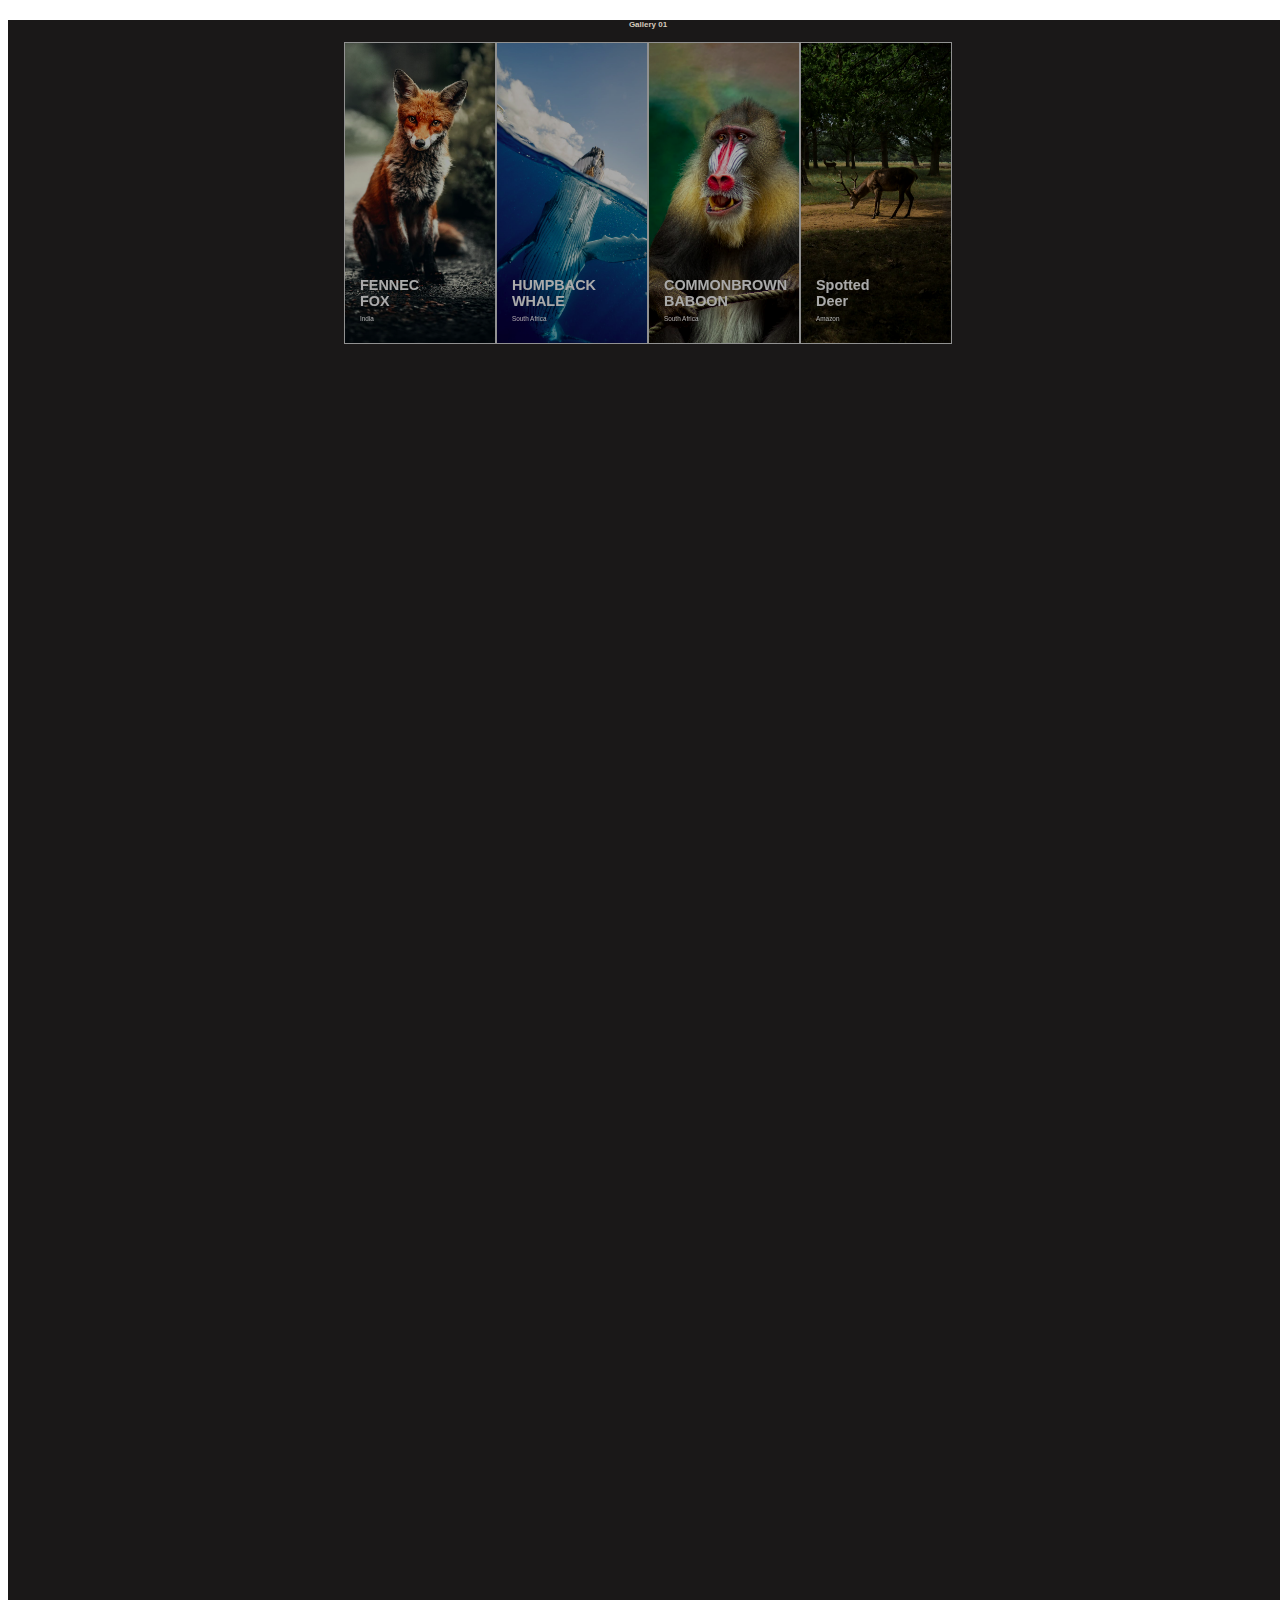
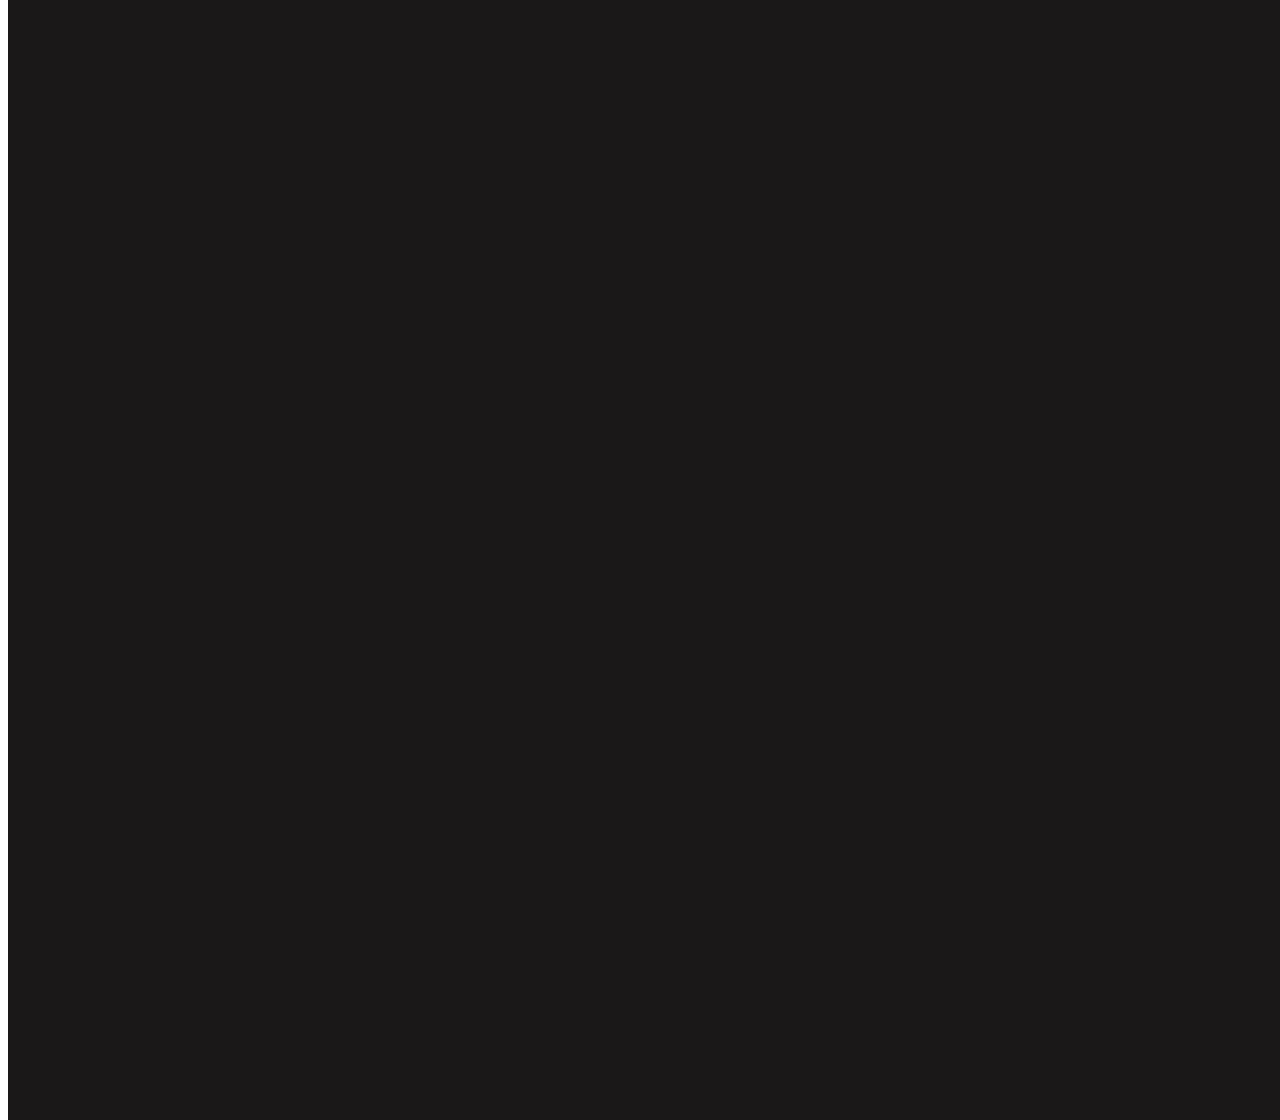
==== index.html @ 20eb8c83 "ajout de contenis scrip,css et readme et interaction selon le fichier figma" ====
<!DOCTYPE html>
<html lang="en">

<head>
    <meta charset="UTF-8">
    <meta name="viewport" content="width=device-width, initial-scale=1.0">
    <title>Photo Gallery</title>
    <link rel="stylesheet" href="style.css">
</head>

<body class="boddy">
    <div class="galerie-container">
        <h5>Gallery 01</h5>

        <div class="galerie">
            <div class="image-container">
                <img src="./img/Image.png" alt="Fennec Fox">
                <div class="details">
                    <h2>FENNEC</h2>
                    <h2>FOX</h2>
                    <p class="location">India</p>
                </div>
            </div>

            <div class="image-container">
                <img src="./img/Image(1).png" alt="Humpback Whale">
                <div class="details">
                    <h2>HUMPBACK</h2>
                    <h2>WHALE</h2>
                    <p class="location">South Africa</p>
                </div>
            </div>

            <div class="image-container">
                <img src="./img/Image(2).png" alt="Common Brown Baboon">
                <div class="details">
                    <h2>COMMONBROWN </h2>
                    <h2>BABOON</h2>
                    <p class="location">South Africa</p>
                </div>
            </div>
            <div class="image-container">
                <img src="./img/Image(3).png" alt="Spotted Deer">
                <div class="details">
                    <h2>Spotted Deer</h2>
                    <p class="location">Amazon</p>
                </div>
            </div>
        </div>

    </div>

    <script src="scripts.js"></script>
</body>

</html>
---- style.css ----
/* Style général de la galerie */
.galerie-container {
    width: 100%;
    height: 300%;
    /* margin: 0 auto; */
    text-align: center;
    font-family: sans-serif;
    background-color:#1a1818;
}
.boddy{
    width: 100vw;
    height: 100vh;
}

.galerie-container h5 {
    margin-top: 20px;
    font-size: 0.5em;
    text-align:calc(10);
    color:#d5cabd;
}

/* Style des conteneurs d'images */
.galerie {
    display: flex;
    flex-wrap: wrap;
    justify-content: center;
    gap: 0px;
    margin-top: 5px;
}

.image-container {
    width: 150px;
    height: 300px;
    position: relative;
    overflow: hidden;
    border: 1px solid #ddd;
    cursor: pointer;
    filter: brightness(65%)
    contrast(110%);
}

.image-container img {
    width: 100%;
    height: 100%;
    object-fit: cover;
    transition: transform 0.5s ease;
}

.image-container:hover img {
    transform: scale(1.1);
}

/* Style des détails des images */
.details {
    position: absolute;
    bottom: 0;
    width: 30%;
    color: white;
    padding: 15px;
    padding-left:65;
    text-align: justify;
   
}

.location {
    font-size: 0.8em; /* Use em units for relative font size */
    margin-bottom: 5px;
}

.details h2 {
    margin: 0;
    padding: 0;
    font-size: 0.9em;
    height: 10%;
    padding-left:80;
    font-family: Arial;
    font-stretch: extra-expanded;
}

.details p {
    margin: 0;
    padding: 0;
    font-size: 0.4em;
    line-height: 3;
    padding-left:150;
}
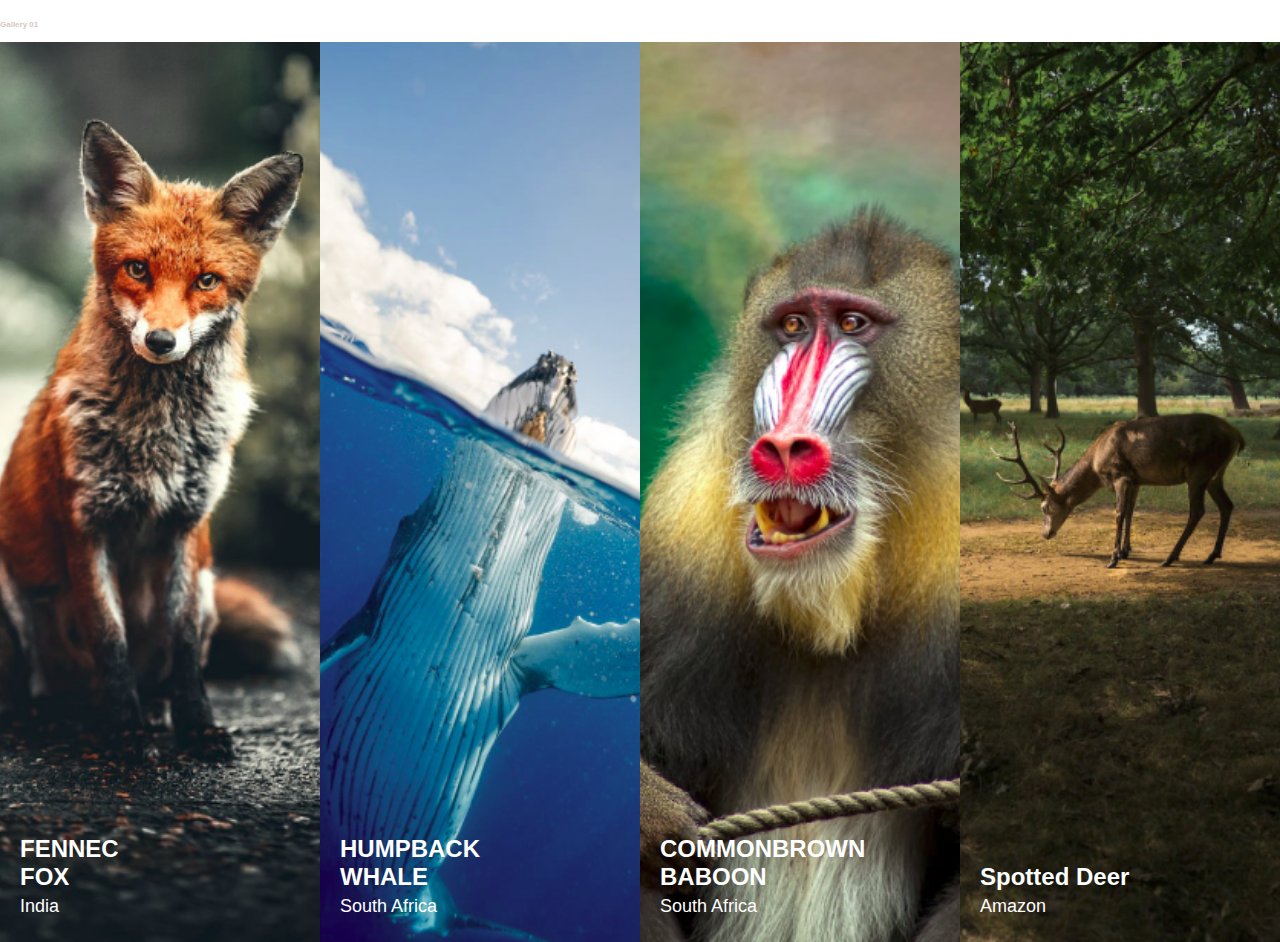
==== commit 465bd76e: "ajout de respensive hover reactif" ====
--- a/index.html
+++ b/index.html
@@ -8,6 +8,10 @@
     <meta name="viewport" content="width=device-width, initial-scale=1.0">
     <title>Photo Gallery</title>
     <link rel="stylesheet" href="style.css">
+    <link
+      rel="stylesheet"
+      href="https://cdnjs.cloudflare.com/ajax/libs/font-awesome/5.15.4/css/all.min.css"
+    />
 </head>
 
 <body class="boddy">
@@ -15,39 +19,53 @@
         <h5>Gallery 01</h5>
 
         <div class="galerie">
-            <div class="image-container">
-                <img src="./img/Image.png" alt="Fennec Fox">
+            <div class="image-container" style="background-image: url('./img/Image.png')">
                 <div class="details">
                     <h2>FENNEC</h2>
                     <h2>FOX</h2>
                     <p class="location">India</p>
+                    <a href="#" class="more-info">Know more ➔</a>
                 </div>
             </div>
 
-            <div class="image-container">
-                <img src="./img/Image(1).png" alt="Humpback Whale">
+            <div class="image-container" style="background-image: url('./img/Image\(1\).png')">
+               
                 <div class="details">
                     <h2>HUMPBACK</h2>
                     <h2>WHALE</h2>
                     <p class="location">South Africa</p>
+                    <a href="#" class="more-info">Know more ➔</a>
                 </div>
             </div>
 
-            <div class="image-container">
-                <img src="./img/Image(2).png" alt="Common Brown Baboon">
+            <div class="image-container" style="background-image: url('./img/Image\(2\).png')">
                 <div class="details">
                     <h2>COMMONBROWN </h2>
                     <h2>BABOON</h2>
                     <p class="location">South Africa</p>
+                    <a href="#" class="more-info">Know moreba ➔</a>
                 </div>
+                
             </div>
-            <div class="image-container">
-                <img src="./img/Image(3).png" alt="Spotted Deer">
+            <div class="image-container" style="background-image: url('./img/Image\(3\).png')">
                 <div class="details">
                     <h2>Spotted Deer</h2>
                     <p class="location">Amazon</p>
+                    <a href="#" class="more-info">Know more ➔</a>
                 </div>
             </div>
+
+
+
+
+
+
+
+
+
+
+
+
         </div>
 
     </div>
--- a/style.css
+++ b/style.css
@@ -1,16 +1,12 @@
 /* Style général de la galerie */
 .galerie-container {
-    width: 100%;
-    height: 300%;
-    /* margin: 0 auto; */
-    text-align: center;
-    font-family: sans-serif;
-    background-color:#1a1818;
+    margin: 0;
+    font-family: Arial, sans-serif;
 }
-.boddy{
-    width: 100vw;
-    height: 100vh;
-}
+ body {
+    margin: 0;
+    font-family: Arial,sans-serif;
+ }
 
 .galerie-container h5 {
     margin-top: 20px;
@@ -21,24 +17,28 @@
 
 /* Style des conteneurs d'images */
 .galerie {
+
     display: flex;
-    flex-wrap: wrap;
-    justify-content: center;
-    gap: 0px;
-    margin-top: 5px;
+    height: 100vh;
+    overflow: hidden;
+   
 }
 
 .image-container {
-    width: 150px;
-    height: 300px;
+    
+    flex: 1;
+    background-size: cover;
+    background-position: center;
     position: relative;
-    overflow: hidden;
-    border: 1px solid #ddd;
-    cursor: pointer;
-    filter: brightness(65%)
-    contrast(110%);
+    transition: all 0.3s ease;
 }
+/* .image-container:hover{
+    backdrop-filter: blur(5px); 
+} */
 
+.details:hover{
+    backdrop-filter: blur(5px);
+}
 .image-container img {
     width: 100%;
     height: 100%;
@@ -48,39 +48,49 @@
 
 .image-container:hover img {
     transform: scale(1.1);
+} 
+
+.image-container .more-info{
+    display: block;
+    opacity: 1;
+    transition: all 0.3s ease;
 }
 
 /* Style des détails des images */
 .details {
     position: absolute;
-    bottom: 0;
-    width: 30%;
+    bottom: 20px;
+    left: 20px;
     color: white;
-    padding: 15px;
-    padding-left:65;
-    text-align: justify;
+    transition: all 0.3s ease;
    
 }
+ 
 
-.location {
-    font-size: 0.8em; /* Use em units for relative font size */
-    margin-bottom: 5px;
+.details .more-info{
+    display: none;
+    opacity: 0;
+    transition: all 0.3s ease;
+}
+
+.details:hover.more-info{
+    display: block;
+    opacity: 1;
+    transition: all 0.3s ease;
 }
 
 .details h2 {
     margin: 0;
-    padding: 0;
-    font-size: 0.9em;
-    height: 10%;
-    padding-left:80;
-    font-family: Arial;
-    font-stretch: extra-expanded;
+    font-size: 24px;
 }
 
 .details p {
-    margin: 0;
-    padding: 0;
-    font-size: 0.4em;
-    line-height: 3;
-    padding-left:150;
+    margin: 5px 0;
+    font-size: 18px;
+}
+
+.more-info{
+    color:#ffc75f;
+    text-decoration: none;
+    font-size: 16px;
 }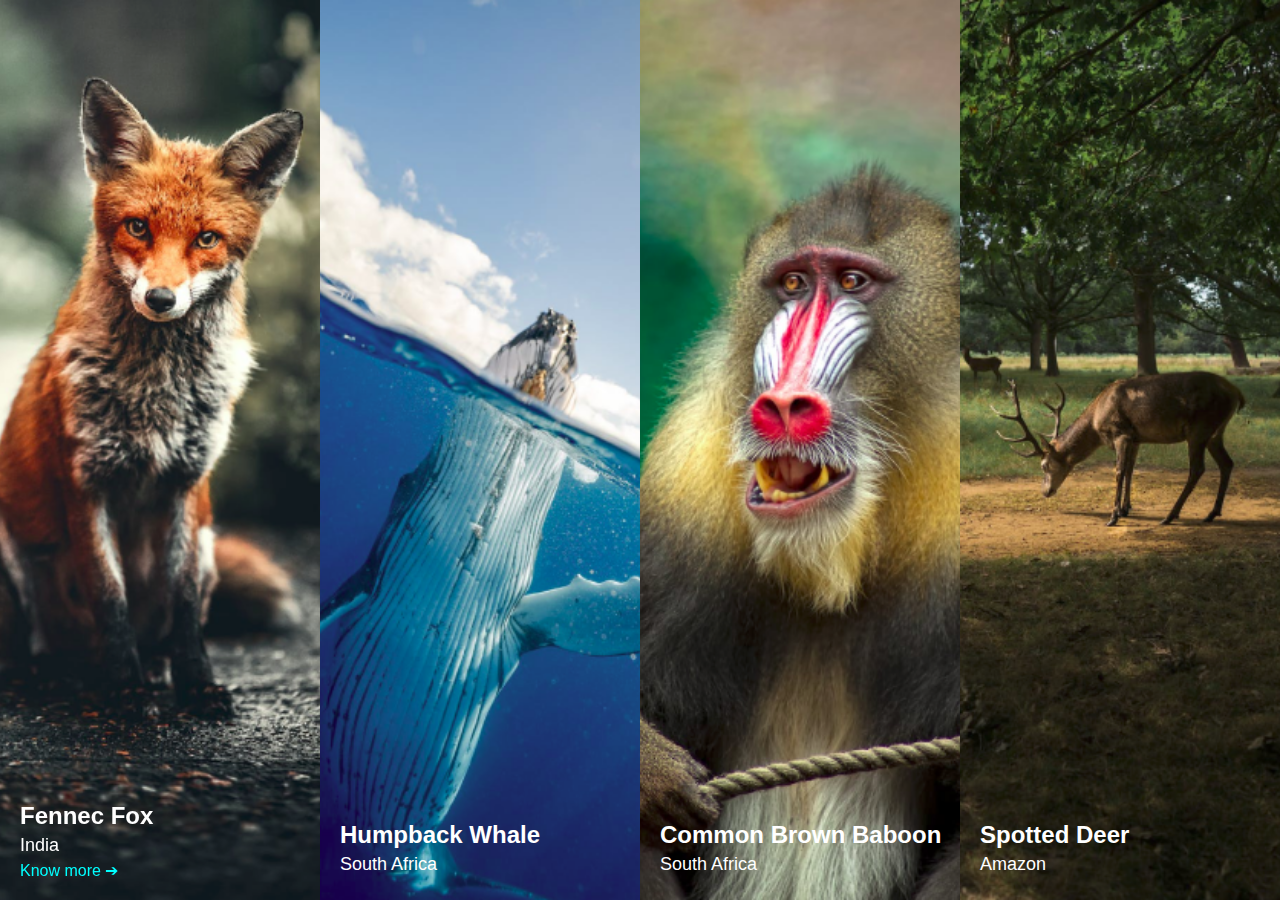
==== commit f89196a2: "ajout de respensive hover reactif" ====
--- a/index.html
+++ b/index.html
@@ -1,76 +1,42 @@
-
-
 <!DOCTYPE html>
 <html lang="en">
-
 <head>
-    <meta charset="UTF-8">
-    <meta name="viewport" content="width=device-width, initial-scale=1.0">
-    <title>Photo Gallery</title>
-    <link rel="stylesheet" href="style.css">
-    <link
-      rel="stylesheet"
-      href="https://cdnjs.cloudflare.com/ajax/libs/font-awesome/5.15.4/css/all.min.css"
-    />
+  <meta charset="UTF-8" />
+  <meta name="viewport" content="width=device-width, initial-scale=1.0" />
+  <title>Animal Cards</title>
+  <link rel="stylesheet" href="style.css" />
 </head>
-
-<body class="boddy">
-    <div class="galerie-container">
-        <h5>Gallery 01</h5>
-
-        <div class="galerie">
-            <div class="image-container" style="background-image: url('./img/Image.png')">
-                <div class="details">
-                    <h2>FENNEC</h2>
-                    <h2>FOX</h2>
-                    <p class="location">India</p>
-                    <a href="#" class="more-info">Know more ➔</a>
-                </div>
-            </div>
-
-            <div class="image-container" style="background-image: url('./img/Image\(1\).png')">
-               
-                <div class="details">
-                    <h2>HUMPBACK</h2>
-                    <h2>WHALE</h2>
-                    <p class="location">South Africa</p>
-                    <a href="#" class="more-info">Know more ➔</a>
-                </div>
-            </div>
-
-            <div class="image-container" style="background-image: url('./img/Image\(2\).png')">
-                <div class="details">
-                    <h2>COMMONBROWN </h2>
-                    <h2>BABOON</h2>
-                    <p class="location">South Africa</p>
-                    <a href="#" class="more-info">Know moreba ➔</a>
-                </div>
-                
-            </div>
-            <div class="image-container" style="background-image: url('./img/Image\(3\).png')">
-                <div class="details">
-                    <h2>Spotted Deer</h2>
-                    <p class="location">Amazon</p>
-                    <a href="#" class="more-info">Know more ➔</a>
-                </div>
-            </div>
-
-
-
-
-
-
-
-
-
-
-
-
-        </div>
-
+<body>
+  <div class="container">
+    <div class="card" style="background-image: url('./img/Image.png')">
+      <div class="info">
+        <h2>Fennec Fox</h2>
+        <p>India</p>
+        <a href="#" class="more-info">Know more ➔</a>
+      </div>
     </div>
-
-    <script src="scripts.js"></script>
+    <div class="card" style="background-image: url('./img/Image\(1\).png')">
+      <div class="info">
+        <h2>Humpback Whale</h2>
+        <p>South Africa</p>
+        <a href="#" class="more-info">Know more ➔</a>
+      </div>
+    </div>
+    <div class="card" style="background-image: url('./img/Image\(2\).png')">
+      <div class="info">
+        <h2>Common Brown Baboon</h2>
+        <p>South Africa</p>
+        <a href="#" class="more-info">Know more ➔</a>
+      </div>
+    </div>
+    <div class="card" style="background-image: url('./img/Image\(3\).png')">
+      <div class="info">
+        <h2>Spotted Deer</h2>
+        <p>Amazon</p>
+        <a href="#" class="more-info">Know more ➔</a>
+      </div>
+    </div>
+  </div>
+  <script src="scripts.js"></script>
 </body>
-
 </html>--- a/style.css
+++ b/style.css
@@ -1,96 +1,60 @@
-/* Style général de la galerie */
-.galerie-container {
+body {
     margin: 0;
     font-family: Arial, sans-serif;
-}
- body {
-    margin: 0;
-    font-family: Arial,sans-serif;
- }
-
-.galerie-container h5 {
-    margin-top: 20px;
-    font-size: 0.5em;
-    text-align:calc(10);
-    color:#d5cabd;
-}
-
-/* Style des conteneurs d'images */
-.galerie {
-
+  }
+  
+  .container {
     display: flex;
     height: 100vh;
     overflow: hidden;
-   
-}
-
-.image-container {
-    
+  }
+  
+  .card {
     flex: 1;
     background-size: cover;
     background-position: center;
     position: relative;
     transition: all 0.3s ease;
-}
-/* .image-container:hover{
-    backdrop-filter: blur(5px); 
-} */
-
-.details:hover{
+  }
+  
+  .card:hover {
+    /* filter: grayscale(100%); */
     backdrop-filter: blur(5px);
-}
-.image-container img {
-    width: 100%;
-    height: 100%;
-    object-fit: cover;
-    transition: transform 0.5s ease;
-}
-
-.image-container:hover img {
-    transform: scale(1.1);
-} 
-
-.image-container .more-info{
-    display: block;
-    opacity: 1;
-    transition: all 0.3s ease;
-}
-
-/* Style des détails des images */
-.details {
+  }
+  
+  .info {
     position: absolute;
     bottom: 20px;
     left: 20px;
     color: white;
     transition: all 0.3s ease;
-   
-}
- 
-
-.details .more-info{
+  }
+  
+  .info .more-info {
     display: none;
     opacity: 0;
     transition: all 0.3s ease;
-}
-
-.details:hover.more-info{
+  }
+  
+  .card:hover .more-info {
     display: block;
     opacity: 1;
     transition: all 0.3s ease;
-}
-
-.details h2 {
+  }
+  
+  .info h2 {
     margin: 0;
     font-size: 24px;
-}
-
-.details p {
+  }
+  
+  .info p {
     margin: 5px 0;
     font-size: 18px;
-}
-
-.more-info{
-    color:#ffc75f;
+  }
+  
+  .more-info {
+    color: cyan;
     text-decoration: none;
     font-size: 16px;
-}+  }
+  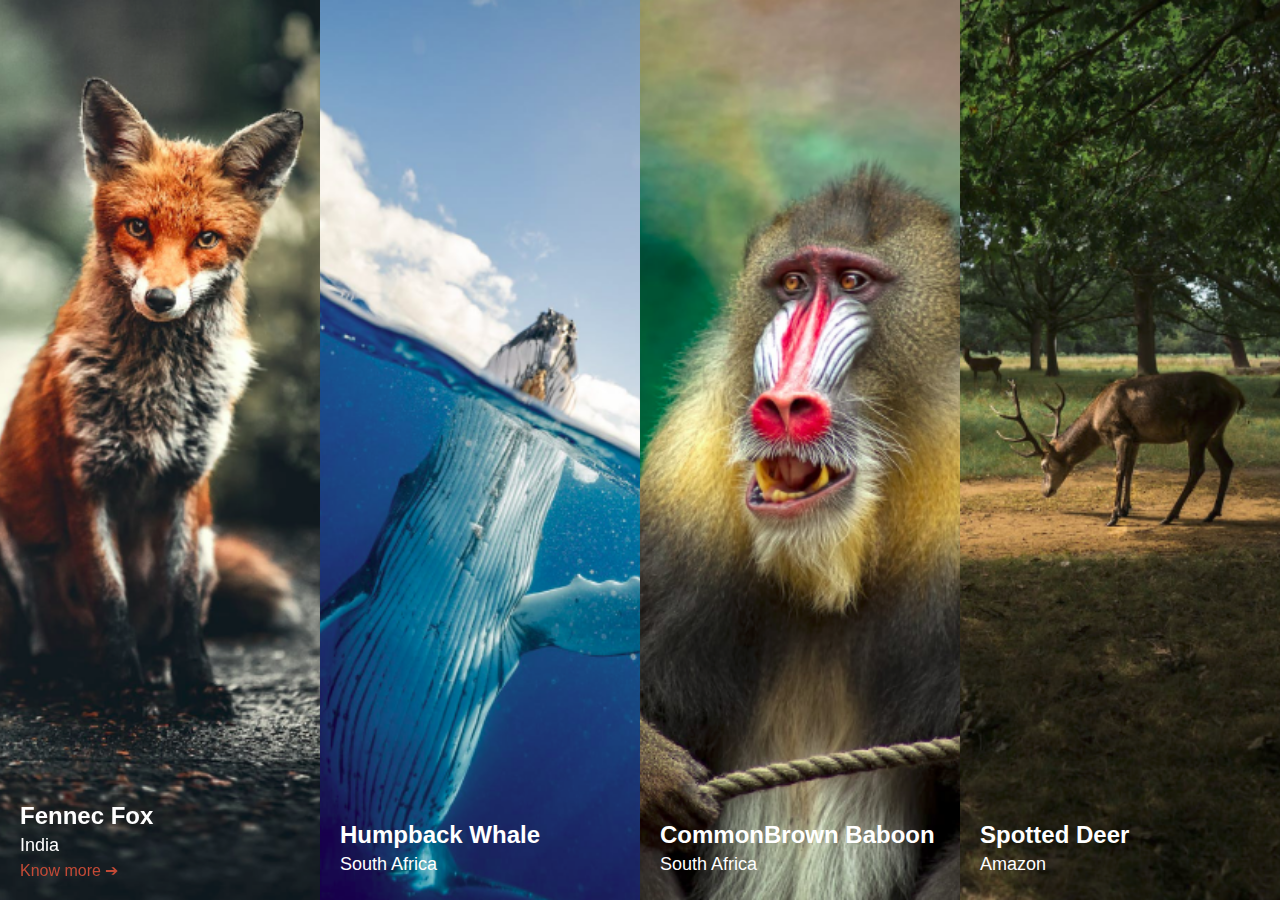
==== commit 0503da3b: "ajout de respensive hover reactif" ====
--- a/index.html
+++ b/index.html
@@ -24,7 +24,7 @@
     </div>
     <div class="card" style="background-image: url('./img/Image\(2\).png')">
       <div class="info">
-        <h2>Common Brown Baboon</h2>
+        <h2>CommonBrown Baboon</h2>
         <p>South Africa</p>
         <a href="#" class="more-info">Know more ➔</a>
       </div>
--- a/style.css
+++ b/style.css
@@ -53,7 +53,7 @@
   }
   
   .more-info {
-    color: cyan;
+    color: #c34a36;
     text-decoration: none;
     font-size: 16px;
   }
